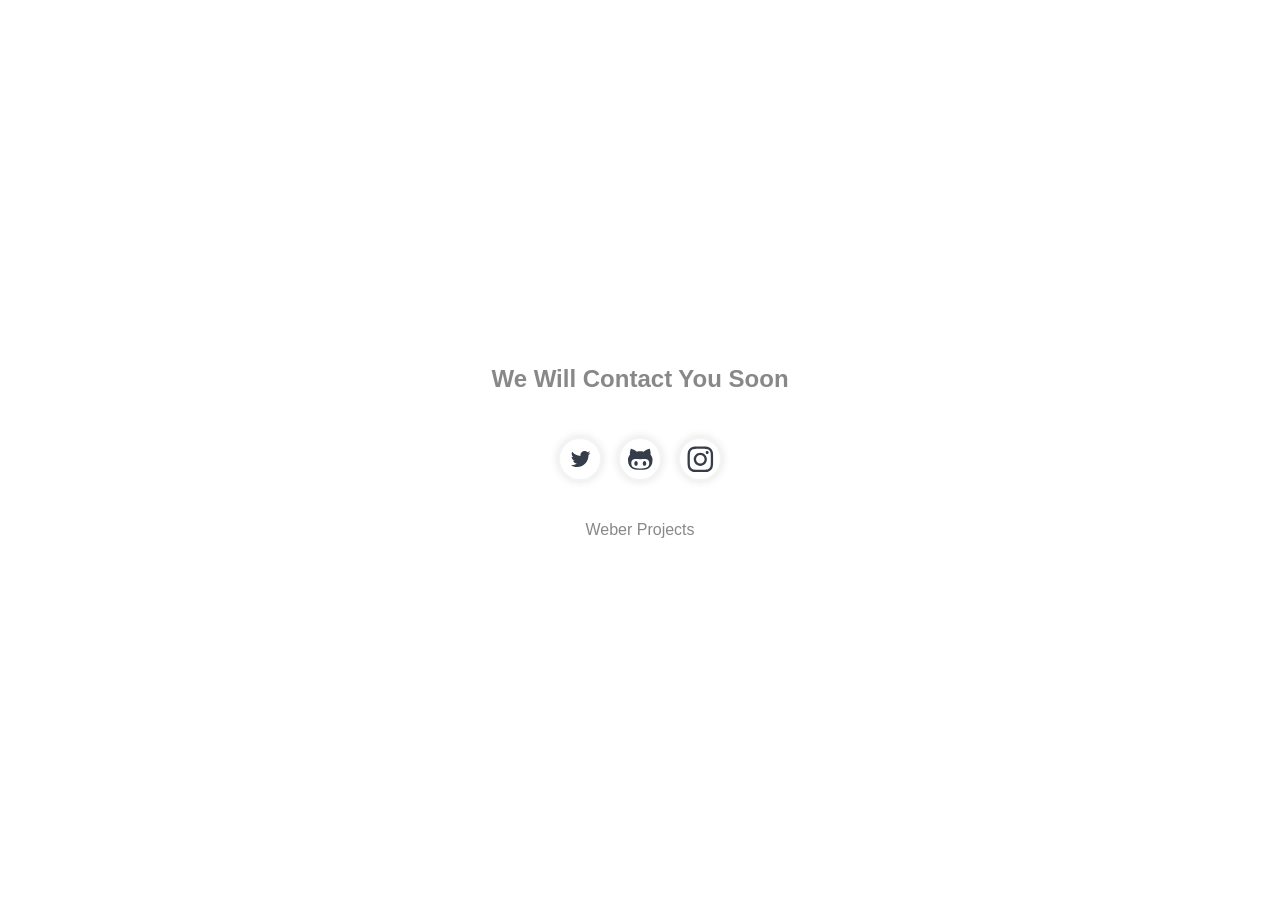
==== thankyou.html @ 565dd24e "Add .htaccess Signed-off-by: kiranpranay <kiranpranay12@gmail.com>" ====
<!DOCTYPE html>
<html lang="en">
  <head>
    <meta charset="UTF-8" />
    <meta http-equiv="X-UA-Compatible" content="IE=edge" />
    <meta name="viewport" content="width=device-width, initial-scale=1.0" />
    <title>Weber | THANKS</title>
    <meta
      name="description"
      content="Something went wrong. This is an error page."
    />
    <!-- OG Meta Tags to improve the way the post looks when you share the page on LinkedIn, Facebook, Google+ -->
    <meta property="og:site_name" content="CottonSeeds" />
    <!-- website name -->
    <meta property="og:site" content="https://cottonseeds.org" />
    <!-- website link -->
    <meta property="og:title" content="CottonSeeds | THANKS" />
    <!-- title shown in the actual shared post -->
    <meta
      property="og:description"
      content="Thank You For Reaching Us. We Will Contact You Soon."
    />
    <!-- description shown in the actual shared post -->
    <meta property="og:image" content="media/assests/cs.jpg" />
    <!-- image link, make sure it's jpg -->
    <meta property="og:url" content="https://cottonseeds.org/" />
    <!-- where do you want your post to link to -->
    <meta property="og:type" content="website" />
    <!-- og end -->
    <!-- favicons -->
    <link
      rel="apple-touch-icon"
      sizes="57x57"
      href="favicons/apple-icon-57x57.png"
    />
    <link
      rel="apple-touch-icon"
      sizes="60x60"
      href="favicons/apple-icon-60x60.png"
    />
    <link
      rel="apple-touch-icon"
      sizes="72x72"
      href="favicons/apple-icon-72x72.png"
    />
    <link
      rel="apple-touch-icon"
      sizes="76x76"
      href="favicons/apple-icon-76x76.png"
    />
    <link
      rel="apple-touch-icon"
      sizes="114x114"
      href="favicons/apple-icon-114x114.png"
    />
    <link
      rel="apple-touch-icon"
      sizes="120x120"
      href="favicons/apple-icon-120x120.png"
    />
    <link
      rel="apple-touch-icon"
      sizes="144x144"
      href="favicons/apple-icon-144x144.png"
    />
    <link
      rel="apple-touch-icon"
      sizes="152x152"
      href="favicons/apple-icon-152x152.png"
    />
    <link
      rel="apple-touch-icon"
      sizes="180x180"
      href="favicons/apple-icon-180x180.png"
    />
    <link
      rel="icon"
      type="image/png"
      sizes="192x192"
      href="favicons/android-icon-192x192.png"
    />
    <link
      rel="icon"
      type="image/png"
      sizes="32x32"
      href="favicons/favicon-32x32.png"
    />
    <link
      rel="icon"
      type="image/png"
      sizes="96x96"
      href="favicons/favicon-96x96.png"
    />
    <link
      rel="icon"
      type="image/png"
      sizes="16x16"
      href="favicons/favicon-16x16.png"
    />
    <link rel="manifest" href="favicons/manifest.json" />
    <meta name="msapplication-TileColor" content="#ffffff" />
    <meta
      name="msapplication-TileImage"
      content="favicons/ms-icon-144x144.png"
    />
    <meta name="theme-color" content="#ffffff" />
    <!-- favicons-end -->
    <style>
      * {
        transition: all 0.6s;
      }

      html {
        height: 100%;
      }

      body {
        font-family: "Lato", sans-serif;
        color: #888;
        margin: 0;
      }
      a,
      a:hover {
        color: #888;
        text-decoration: none;
      }

      #main {
        display: table;
        width: 100%;
        height: 100vh;
        text-align: center;
      }

      .fof {
        display: table-cell;
        vertical-align: middle;
      }

      .fof h1 {
        font-size: 50px;
        display: inline-block;
        padding-right: 12px;
        animation: type 0.5s alternate infinite;
      }

      @keyframes type {
        from {
          box-shadow: inset -3px 0px 0px #888;
        }
        to {
          box-shadow: inset -3px 0px 0px transparent;
        }
      }
      /* key */

      .clip {
        border: 0;
        clip: rect(0 0 0 0);
        height: 1px;
        margin: -1px;
        overflow: hidden;
        padding: 0;
        position: absolute;
        width: 1px;
      }

      .svg--source {
        display: none;
      }

      .svg--icon {
        width: 100%;
        max-width: 5rem;
        height: 100%;
        max-height: 5rem;
        display: block;
        margin: 0 auto;
        fill: currentColor;
      }

      .wrapper {
        display: flex;
        flex-wrap: wrap;
        align-items: center;
        justify-content: center;
        padding: 1rem;
      }

      .share {
        width: 2.5rem;
        height: 2.5rem;
        float: left;
        margin: 0.5rem 1rem 0.5rem 0;
        color: #353c4a;
        border: 0.125rem solid #f3f3f3;
        box-shadow: 0 0 8px 0 rgba(50, 50, 50, 0.15);
        border-radius: 50%;
        transition: 250ms;
      }
      .share:last-child {
        margin-right: 0;
      }
      .share:focus {
        outline-color: inherit;
      }

      .twitter:hover,
      .twitter:focus {
        color: #00aced;
        box-shadow: 0 0 24px 0 #00aced;
      }

      .facebook:hover,
      .facebook:focus {
        color: #3b5998;
        box-shadow: 0 0 24px 0 #3b5998;
      }
      .github:hover,
      .github:focus {
        color: #4183c4;
        box-shadow: 0 0 24px 0 #4183c4;
      }
      .insta:hover,
      .insta:focus {
        color: #e1306c;
        box-shadow: 0 0 24px 0 #e1306c;
      }
    </style>
    <!-- google analytics -->
    <!-- Global site tag (gtag.js) - Google Analytics -->
    <script
      async
      src="https://www.googletagmanager.com/gtag/js?id=G-CMYCPSL07J"
    ></script>
    <script>
      window.dataLayer = window.dataLayer || [];
      function gtag() {
        dataLayer.push(arguments);
      }
      gtag("js", new Date());

      gtag("config", "G-CMYCPSL07J");
    </script>
  </head>
  <body>
    <div id="main">
      <div class="fof">
        <h2>We Will Contact You Soon</h2>
        <svg class="svg--source" width="0" height="0" aria-hidden="true">
          <symbol id="svg--twitter" viewbox="0 -7 15 30">
            <path
              d="M15.36 3.434c-0.542 0.241-1.124 0.402-1.735 0.476 0.624-0.374 1.103-0.966 1.328-1.67-0.583 0.346-1.23 0.598-1.917 0.733-0.551-0.587-1.336-0.954-2.205-0.954-1.668 0-3.020 1.352-3.020 3.019 0 0.237 0.026 0.467 0.078 0.688-2.51-0.126-4.735-1.328-6.224-3.155-0.261 0.446-0.41 0.965-0.41 1.518 0 1.048 0.534 1.972 1.344 2.514-0.495-0.016-0.961-0.151-1.368-0.378 0 0.013 0 0.025 0 0.038 0 1.463 1.042 2.683 2.422 2.962-0.253 0.069-0.52 0.106-0.796 0.106-0.194 0-0.383-0.018-0.568-0.054 0.384 1.2 1.5 2.073 2.821 2.097-1.034 0.81-2.335 1.293-3.75 1.293-0.244 0-0.484-0.014-0.72-0.042 1.336 0.857 2.923 1.357 4.63 1.357 5.554 0 8.592-4.602 8.592-8.593 0-0.13-0.002-0.261-0.009-0.39 0.59-0.426 1.102-0.958 1.507-1.563z"
            />
          </symbol>

          <symbol id="svg--facebook" viewbox="0 -7 16 30">
            <path
              d="M12 3.303h-2.285c-0.27 0-0.572 0.355-0.572 0.831v1.65h2.857v2.352h-2.857v7.064h-2.698v-7.063h-2.446v-2.353h2.446v-1.384c0-1.985 1.378-3.6 3.269-3.6h2.286v2.503z"
            />
          </symbol>

          <symbol id="svg--github" viewbox="-30 -30 150 150">
            <path
              d="M61.896,52.548c-3.59,0-6.502,4.026-6.502,8.996c0,4.971,2.912,8.999,6.502,8.999
		c3.588,0,6.498-4.028,6.498-8.999C68.395,56.574,65.484,52.548,61.896,52.548z M84.527,29.132c0.74-1.826,0.777-12.201-3.17-22.132
		c0,0-9.057,0.993-22.76,10.396c-2.872-0.793-7.736-1.19-12.597-1.19s-9.723,0.396-12.598,1.189C19.699,7.993,10.645,7,10.645,7
		c-3.948,9.931-3.913,20.306-3.172,22.132C2.834,34.169,0,40.218,0,48.483c0,35.932,29.809,36.508,37.334,36.508
		c1.703,0,5.088,0.004,8.666,0.009c3.578-0.005,6.965-0.009,8.666-0.009C62.191,84.991,92,84.415,92,48.483
		C92,40.218,89.166,34.169,84.527,29.132z M46.141,80.574H45.86c-18.859,0-33.545-2.252-33.545-20.58
		c0-4.389,1.549-8.465,5.229-11.847c6.141-5.636,16.527-2.651,28.316-2.651c0.045,0,0.093-0.001,0.141-0.003
		c0.049,0.002,0.096,0.003,0.141,0.003c11.789,0,22.178-2.984,28.316,2.651c3.68,3.382,5.229,7.458,5.229,11.847
		C79.686,78.322,65,80.574,46.141,80.574z M30.104,52.548c-3.588,0-6.498,4.026-6.498,8.996c0,4.971,2.91,8.999,6.498,8.999
		c3.592,0,6.502-4.028,6.502-8.999C36.605,56.574,33.695,52.548,30.104,52.548z"
            />
          </symbol>

          <symbol id="svg--insta" viewbox="-150 -150 800 800">
            <path
              d="m510.949219 150.5c-1.199219-27.199219-5.597657-45.898438-11.898438-62.101562-6.5-17.199219-16.5-32.597657-29.601562-45.398438-12.800781-13-28.300781-23.101562-45.300781-29.5-16.296876-6.300781-34.898438-10.699219-62.097657-11.898438-27.402343-1.300781-36.101562-1.601562-105.601562-1.601562s-78.199219.300781-105.5 1.5c-27.199219 1.199219-45.898438 5.601562-62.097657 11.898438-17.203124 6.5-32.601562 16.5-45.402343 29.601562-13 12.800781-23.097657 28.300781-29.5 45.300781-6.300781 16.300781-10.699219 34.898438-11.898438 62.097657-1.300781 27.402343-1.601562 36.101562-1.601562 105.601562s.300781 78.199219 1.5 105.5c1.199219 27.199219 5.601562 45.898438 11.902343 62.101562 6.5 17.199219 16.597657 32.597657 29.597657 45.398438 12.800781 13 28.300781 23.101562 45.300781 29.5 16.300781 6.300781 34.898438 10.699219 62.101562 11.898438 27.296876 1.203124 36 1.5 105.5 1.5s78.199219-.296876 105.5-1.5c27.199219-1.199219 45.898438-5.597657 62.097657-11.898438 34.402343-13.300781 61.601562-40.5 74.902343-74.898438 6.296876-16.300781 10.699219-34.902343 11.898438-62.101562 1.199219-27.300781 1.5-36 1.5-105.5s-.101562-78.199219-1.300781-105.5zm-46.097657 209c-1.101562 25-5.300781 38.5-8.800781 47.5-8.601562 22.300781-26.300781 40-48.601562 48.601562-9 3.5-22.597657 7.699219-47.5 8.796876-27 1.203124-35.097657 1.5-103.398438 1.5s-76.5-.296876-103.402343-1.5c-25-1.097657-38.5-5.296876-47.5-8.796876-11.097657-4.101562-21.199219-10.601562-29.398438-19.101562-8.5-8.300781-15-18.300781-19.101562-29.398438-3.5-9-7.699219-22.601562-8.796876-47.5-1.203124-27-1.5-35.101562-1.5-103.402343s.296876-76.5 1.5-103.398438c1.097657-25 5.296876-38.5 8.796876-47.5 4.101562-11.101562 10.601562-21.199219 19.203124-29.402343 8.296876-8.5 18.296876-15 29.398438-19.097657 9-3.5 22.601562-7.699219 47.5-8.800781 27-1.199219 35.101562-1.5 103.398438-1.5 68.402343 0 76.5.300781 103.402343 1.5 25 1.101562 38.5 5.300781 47.5 8.800781 11.097657 4.097657 21.199219 10.597657 29.398438 19.097657 8.5 8.300781 15 18.300781 19.101562 29.402343 3.5 9 7.699219 22.597657 8.800781 47.5 1.199219 27 1.5 35.097657 1.5 103.398438s-.300781 76.300781-1.5 103.300781zm0 0"
            />
            <path
              d="m256.449219 124.5c-72.597657 0-131.5 58.898438-131.5 131.5s58.902343 131.5 131.5 131.5c72.601562 0 131.5-58.898438 131.5-131.5s-58.898438-131.5-131.5-131.5zm0 216.800781c-47.097657 0-85.300781-38.199219-85.300781-85.300781s38.203124-85.300781 85.300781-85.300781c47.101562 0 85.300781 38.199219 85.300781 85.300781s-38.199219 85.300781-85.300781 85.300781zm0 0"
            />
            <path
              d="m423.851562 119.300781c0 16.953125-13.746093 30.699219-30.703124 30.699219-16.953126 0-30.699219-13.746094-30.699219-30.699219 0-16.957031 13.746093-30.699219 30.699219-30.699219 16.957031 0 30.703124 13.742188 30.703124 30.699219zm0 0"
            />
          </symbol>
        </svg>

        <div class="wrapper">
          <div class="connect">
            <a href="https://twitter.com/cottonseedsorg" class="share twitter">
              <svg role="presentation" class="svg--icon">
                <use xlink:href="#svg--twitter" />
              </svg>
              <span class="clip">TWITTER</span>
            </a>

            <a
              href="https://github.com/cottonseedsorg"
              rel="author"
              class="share github"
            >
              <svg role="presentation" class="svg--icon">
                <use xlink:href="#svg--github" />
                <span class="clip">GITHUB</span>
              </svg>
            </a>

            <a
              href="https://www.instagram.com/cottonseedsorg/"
              class="share insta"
            >
              <svg role="presentation" class="svg--icon">
                <use xlink:href="#svg--insta" />
                <span class="clip">INSTAGRAM</span>
              </svg>
            </a>
          </div>
        </div>
        <p><a href="https://cottonseeds.org">Weber Projects</a></p>
      </div>
    </div>
  </body>
</html>
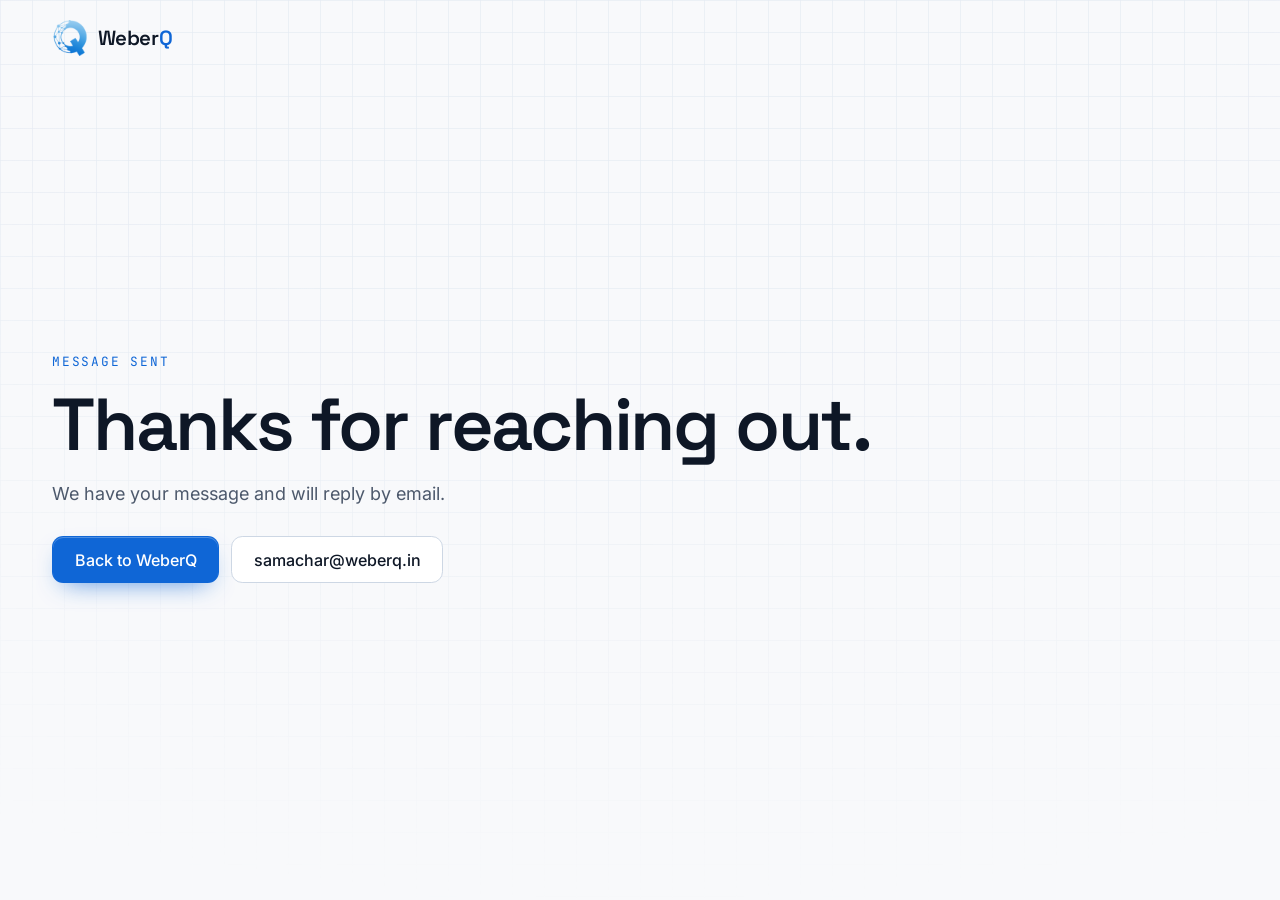
==== commit 1295e928: "Redesign site around real work Rebuild the site as a plain static page covering PCB design, enclosur" ====
--- a/thankyou.html
+++ b/thankyou.html
@@ -1,326 +1,34 @@
 <!DOCTYPE html>
 <html lang="en">
   <head>
-    <meta charset="UTF-8" />
-    <meta http-equiv="X-UA-Compatible" content="IE=edge" />
-    <meta name="viewport" content="width=device-width, initial-scale=1.0" />
-    <title>Weber | THANKS</title>
-    <meta
-      name="description"
-      content="Something went wrong. This is an error page."
-    />
-    <!-- OG Meta Tags to improve the way the post looks when you share the page on LinkedIn, Facebook, Google+ -->
-    <meta property="og:site_name" content="CottonSeeds" />
-    <!-- website name -->
-    <meta property="og:site" content="https://cottonseeds.org" />
-    <!-- website link -->
-    <meta property="og:title" content="CottonSeeds | THANKS" />
-    <!-- title shown in the actual shared post -->
-    <meta
-      property="og:description"
-      content="Thank You For Reaching Us. We Will Contact You Soon."
-    />
-    <!-- description shown in the actual shared post -->
-    <meta property="og:image" content="media/assests/cs.jpg" />
-    <!-- image link, make sure it's jpg -->
-    <meta property="og:url" content="https://cottonseeds.org/" />
-    <!-- where do you want your post to link to -->
-    <meta property="og:type" content="website" />
-    <!-- og end -->
-    <!-- favicons -->
-    <link
-      rel="apple-touch-icon"
-      sizes="57x57"
-      href="favicons/apple-icon-57x57.png"
-    />
-    <link
-      rel="apple-touch-icon"
-      sizes="60x60"
-      href="favicons/apple-icon-60x60.png"
-    />
-    <link
-      rel="apple-touch-icon"
-      sizes="72x72"
-      href="favicons/apple-icon-72x72.png"
-    />
-    <link
-      rel="apple-touch-icon"
-      sizes="76x76"
-      href="favicons/apple-icon-76x76.png"
-    />
-    <link
-      rel="apple-touch-icon"
-      sizes="114x114"
-      href="favicons/apple-icon-114x114.png"
-    />
-    <link
-      rel="apple-touch-icon"
-      sizes="120x120"
-      href="favicons/apple-icon-120x120.png"
-    />
-    <link
-      rel="apple-touch-icon"
-      sizes="144x144"
-      href="favicons/apple-icon-144x144.png"
-    />
-    <link
-      rel="apple-touch-icon"
-      sizes="152x152"
-      href="favicons/apple-icon-152x152.png"
-    />
-    <link
-      rel="apple-touch-icon"
-      sizes="180x180"
-      href="favicons/apple-icon-180x180.png"
-    />
-    <link
-      rel="icon"
-      type="image/png"
-      sizes="192x192"
-      href="favicons/android-icon-192x192.png"
-    />
-    <link
-      rel="icon"
-      type="image/png"
-      sizes="32x32"
-      href="favicons/favicon-32x32.png"
-    />
-    <link
-      rel="icon"
-      type="image/png"
-      sizes="96x96"
-      href="favicons/favicon-96x96.png"
-    />
-    <link
-      rel="icon"
-      type="image/png"
-      sizes="16x16"
-      href="favicons/favicon-16x16.png"
-    />
-    <link rel="manifest" href="favicons/manifest.json" />
-    <meta name="msapplication-TileColor" content="#ffffff" />
-    <meta
-      name="msapplication-TileImage"
-      content="favicons/ms-icon-144x144.png"
-    />
-    <meta name="theme-color" content="#ffffff" />
-    <!-- favicons-end -->
-    <style>
-      * {
-        transition: all 0.6s;
-      }
-
-      html {
-        height: 100%;
-      }
-
-      body {
-        font-family: "Lato", sans-serif;
-        color: #888;
-        margin: 0;
-      }
-      a,
-      a:hover {
-        color: #888;
-        text-decoration: none;
-      }
-
-      #main {
-        display: table;
-        width: 100%;
-        height: 100vh;
-        text-align: center;
-      }
-
-      .fof {
-        display: table-cell;
-        vertical-align: middle;
-      }
-
-      .fof h1 {
-        font-size: 50px;
-        display: inline-block;
-        padding-right: 12px;
-        animation: type 0.5s alternate infinite;
-      }
-
-      @keyframes type {
-        from {
-          box-shadow: inset -3px 0px 0px #888;
-        }
-        to {
-          box-shadow: inset -3px 0px 0px transparent;
-        }
-      }
-      /* key */
-
-      .clip {
-        border: 0;
-        clip: rect(0 0 0 0);
-        height: 1px;
-        margin: -1px;
-        overflow: hidden;
-        padding: 0;
-        position: absolute;
-        width: 1px;
-      }
-
-      .svg--source {
-        display: none;
-      }
-
-      .svg--icon {
-        width: 100%;
-        max-width: 5rem;
-        height: 100%;
-        max-height: 5rem;
-        display: block;
-        margin: 0 auto;
-        fill: currentColor;
-      }
-
-      .wrapper {
-        display: flex;
-        flex-wrap: wrap;
-        align-items: center;
-        justify-content: center;
-        padding: 1rem;
-      }
-
-      .share {
-        width: 2.5rem;
-        height: 2.5rem;
-        float: left;
-        margin: 0.5rem 1rem 0.5rem 0;
-        color: #353c4a;
-        border: 0.125rem solid #f3f3f3;
-        box-shadow: 0 0 8px 0 rgba(50, 50, 50, 0.15);
-        border-radius: 50%;
-        transition: 250ms;
-      }
-      .share:last-child {
-        margin-right: 0;
-      }
-      .share:focus {
-        outline-color: inherit;
-      }
-
-      .twitter:hover,
-      .twitter:focus {
-        color: #00aced;
-        box-shadow: 0 0 24px 0 #00aced;
-      }
-
-      .facebook:hover,
-      .facebook:focus {
-        color: #3b5998;
-        box-shadow: 0 0 24px 0 #3b5998;
-      }
-      .github:hover,
-      .github:focus {
-        color: #4183c4;
-        box-shadow: 0 0 24px 0 #4183c4;
-      }
-      .insta:hover,
-      .insta:focus {
-        color: #e1306c;
-        box-shadow: 0 0 24px 0 #e1306c;
-      }
-    </style>
-    <!-- google analytics -->
-    <!-- Global site tag (gtag.js) - Google Analytics -->
-    <script
-      async
-      src="https://www.googletagmanager.com/gtag/js?id=G-CMYCPSL07J"
-    ></script>
-    <script>
-      window.dataLayer = window.dataLayer || [];
-      function gtag() {
-        dataLayer.push(arguments);
-      }
-      gtag("js", new Date());
-
-      gtag("config", "G-CMYCPSL07J");
-    </script>
+    <meta charset="utf-8" />
+    <meta name="viewport" content="width=device-width, initial-scale=1" />
+    <title>Thank you | WeberQ Global</title>
+    <meta name="robots" content="noindex" />
+    <meta name="theme-color" content="#0f66d6" />
+    <link rel="icon" type="image/png" sizes="48x48" href="/assets/icons/favicon-48.png" />
+    <link rel="stylesheet" href="/assets/css/site.css" />
   </head>
-  <body>
-    <div id="main">
-      <div class="fof">
-        <h2>We Will Contact You Soon</h2>
-        <svg class="svg--source" width="0" height="0" aria-hidden="true">
-          <symbol id="svg--twitter" viewbox="0 -7 15 30">
-            <path
-              d="M15.36 3.434c-0.542 0.241-1.124 0.402-1.735 0.476 0.624-0.374 1.103-0.966 1.328-1.67-0.583 0.346-1.23 0.598-1.917 0.733-0.551-0.587-1.336-0.954-2.205-0.954-1.668 0-3.020 1.352-3.020 3.019 0 0.237 0.026 0.467 0.078 0.688-2.51-0.126-4.735-1.328-6.224-3.155-0.261 0.446-0.41 0.965-0.41 1.518 0 1.048 0.534 1.972 1.344 2.514-0.495-0.016-0.961-0.151-1.368-0.378 0 0.013 0 0.025 0 0.038 0 1.463 1.042 2.683 2.422 2.962-0.253 0.069-0.52 0.106-0.796 0.106-0.194 0-0.383-0.018-0.568-0.054 0.384 1.2 1.5 2.073 2.821 2.097-1.034 0.81-2.335 1.293-3.75 1.293-0.244 0-0.484-0.014-0.72-0.042 1.336 0.857 2.923 1.357 4.63 1.357 5.554 0 8.592-4.602 8.592-8.593 0-0.13-0.002-0.261-0.009-0.39 0.59-0.426 1.102-0.958 1.507-1.563z"
-            />
-          </symbol>
-
-          <symbol id="svg--facebook" viewbox="0 -7 16 30">
-            <path
-              d="M12 3.303h-2.285c-0.27 0-0.572 0.355-0.572 0.831v1.65h2.857v2.352h-2.857v7.064h-2.698v-7.063h-2.446v-2.353h2.446v-1.384c0-1.985 1.378-3.6 3.269-3.6h2.286v2.503z"
-            />
-          </symbol>
-
-          <symbol id="svg--github" viewbox="-30 -30 150 150">
-            <path
-              d="M61.896,52.548c-3.59,0-6.502,4.026-6.502,8.996c0,4.971,2.912,8.999,6.502,8.999
-		c3.588,0,6.498-4.028,6.498-8.999C68.395,56.574,65.484,52.548,61.896,52.548z M84.527,29.132c0.74-1.826,0.777-12.201-3.17-22.132
-		c0,0-9.057,0.993-22.76,10.396c-2.872-0.793-7.736-1.19-12.597-1.19s-9.723,0.396-12.598,1.189C19.699,7.993,10.645,7,10.645,7
-		c-3.948,9.931-3.913,20.306-3.172,22.132C2.834,34.169,0,40.218,0,48.483c0,35.932,29.809,36.508,37.334,36.508
-		c1.703,0,5.088,0.004,8.666,0.009c3.578-0.005,6.965-0.009,8.666-0.009C62.191,84.991,92,84.415,92,48.483
-		C92,40.218,89.166,34.169,84.527,29.132z M46.141,80.574H45.86c-18.859,0-33.545-2.252-33.545-20.58
-		c0-4.389,1.549-8.465,5.229-11.847c6.141-5.636,16.527-2.651,28.316-2.651c0.045,0,0.093-0.001,0.141-0.003
-		c0.049,0.002,0.096,0.003,0.141,0.003c11.789,0,22.178-2.984,28.316,2.651c3.68,3.382,5.229,7.458,5.229,11.847
-		C79.686,78.322,65,80.574,46.141,80.574z M30.104,52.548c-3.588,0-6.498,4.026-6.498,8.996c0,4.971,2.91,8.999,6.498,8.999
-		c3.592,0,6.502-4.028,6.502-8.999C36.605,56.574,33.695,52.548,30.104,52.548z"
-            />
-          </symbol>
-
-          <symbol id="svg--insta" viewbox="-150 -150 800 800">
-            <path
-              d="m510.949219 150.5c-1.199219-27.199219-5.597657-45.898438-11.898438-62.101562-6.5-17.199219-16.5-32.597657-29.601562-45.398438-12.800781-13-28.300781-23.101562-45.300781-29.5-16.296876-6.300781-34.898438-10.699219-62.097657-11.898438-27.402343-1.300781-36.101562-1.601562-105.601562-1.601562s-78.199219.300781-105.5 1.5c-27.199219 1.199219-45.898438 5.601562-62.097657 11.898438-17.203124 6.5-32.601562 16.5-45.402343 29.601562-13 12.800781-23.097657 28.300781-29.5 45.300781-6.300781 16.300781-10.699219 34.898438-11.898438 62.097657-1.300781 27.402343-1.601562 36.101562-1.601562 105.601562s.300781 78.199219 1.5 105.5c1.199219 27.199219 5.601562 45.898438 11.902343 62.101562 6.5 17.199219 16.597657 32.597657 29.597657 45.398438 12.800781 13 28.300781 23.101562 45.300781 29.5 16.300781 6.300781 34.898438 10.699219 62.101562 11.898438 27.296876 1.203124 36 1.5 105.5 1.5s78.199219-.296876 105.5-1.5c27.199219-1.199219 45.898438-5.597657 62.097657-11.898438 34.402343-13.300781 61.601562-40.5 74.902343-74.898438 6.296876-16.300781 10.699219-34.902343 11.898438-62.101562 1.199219-27.300781 1.5-36 1.5-105.5s-.101562-78.199219-1.300781-105.5zm-46.097657 209c-1.101562 25-5.300781 38.5-8.800781 47.5-8.601562 22.300781-26.300781 40-48.601562 48.601562-9 3.5-22.597657 7.699219-47.5 8.796876-27 1.203124-35.097657 1.5-103.398438 1.5s-76.5-.296876-103.402343-1.5c-25-1.097657-38.5-5.296876-47.5-8.796876-11.097657-4.101562-21.199219-10.601562-29.398438-19.101562-8.5-8.300781-15-18.300781-19.101562-29.398438-3.5-9-7.699219-22.601562-8.796876-47.5-1.203124-27-1.5-35.101562-1.5-103.402343s.296876-76.5 1.5-103.398438c1.097657-25 5.296876-38.5 8.796876-47.5 4.101562-11.101562 10.601562-21.199219 19.203124-29.402343 8.296876-8.5 18.296876-15 29.398438-19.097657 9-3.5 22.601562-7.699219 47.5-8.800781 27-1.199219 35.101562-1.5 103.398438-1.5 68.402343 0 76.5.300781 103.402343 1.5 25 1.101562 38.5 5.300781 47.5 8.800781 11.097657 4.097657 21.199219 10.597657 29.398438 19.097657 8.5 8.300781 15 18.300781 19.101562 29.402343 3.5 9 7.699219 22.597657 8.800781 47.5 1.199219 27 1.5 35.097657 1.5 103.398438s-.300781 76.300781-1.5 103.300781zm0 0"
-            />
-            <path
-              d="m256.449219 124.5c-72.597657 0-131.5 58.898438-131.5 131.5s58.902343 131.5 131.5 131.5c72.601562 0 131.5-58.898438 131.5-131.5s-58.898438-131.5-131.5-131.5zm0 216.800781c-47.097657 0-85.300781-38.199219-85.300781-85.300781s38.203124-85.300781 85.300781-85.300781c47.101562 0 85.300781 38.199219 85.300781 85.300781s-38.199219 85.300781-85.300781 85.300781zm0 0"
-            />
-            <path
-              d="m423.851562 119.300781c0 16.953125-13.746093 30.699219-30.703124 30.699219-16.953126 0-30.699219-13.746094-30.699219-30.699219 0-16.957031 13.746093-30.699219 30.699219-30.699219 16.957031 0 30.703124 13.742188 30.703124 30.699219zm0 0"
-            />
-          </symbol>
-        </svg>
-
-        <div class="wrapper">
-          <div class="connect">
-            <a href="https://twitter.com/cottonseedsorg" class="share twitter">
-              <svg role="presentation" class="svg--icon">
-                <use xlink:href="#svg--twitter" />
-              </svg>
-              <span class="clip">TWITTER</span>
-            </a>
-
-            <a
-              href="https://github.com/cottonseedsorg"
-              rel="author"
-              class="share github"
-            >
-              <svg role="presentation" class="svg--icon">
-                <use xlink:href="#svg--github" />
-                <span class="clip">GITHUB</span>
-              </svg>
-            </a>
-
-            <a
-              href="https://www.instagram.com/cottonseedsorg/"
-              class="share insta"
-            >
-              <svg role="presentation" class="svg--icon">
-                <use xlink:href="#svg--insta" />
-                <span class="clip">INSTAGRAM</span>
-              </svg>
-            </a>
-          </div>
+  <body class="status">
+    <div class="grid-bg" aria-hidden="true"></div>
+    <header class="status-top">
+      <div class="wrap">
+        <a class="brand" href="/" aria-label="WeberQ home">
+          <img src="/assets/icons/logo-96.png" alt="" width="36" height="36" />
+          <span>Weber<b>Q</b></span>
+        </a>
+      </div>
+    </header>
+    <main class="status-main">
+      <div class="wrap">
+        <p class="status-code">Message sent</p>
+        <h1>Thanks for reaching out.</h1>
+        <p>We have your message and will reply by email.</p>
+        <div class="actions">
+          <a class="btn btn-accent btn-lg" href="/">Back to WeberQ</a>
+          <a class="btn btn-ghost btn-lg" href="mailto:samachar@weberq.in">samachar@weberq.in</a>
         </div>
-        <p><a href="https://cottonseeds.org">Weber Projects</a></p>
       </div>
-    </div>
+    </main>
   </body>
 </html>
--- a/assets/css/site.css
+++ b/assets/css/site.css
@@ -0,0 +1,1990 @@
+/* WeberQ site styles.
+ *
+ * Paper, ink and blueprint grid, in the family of musacad.org, with WeberQ's own
+ * palette: --brand and --sky are sampled from the logo, and copper comes from
+ * the PCB artwork. --accent is the logo blue deepened to pass WCAG AA on paper.
+ */
+
+@font-face {
+  font-family: 'Space Grotesk';
+  src: url('../fonts/space-grotesk.woff2') format('woff2');
+  font-weight: 300 700;
+  font-display: swap;
+}
+@font-face {
+  font-family: 'Inter';
+  src: url('../fonts/inter.woff2') format('woff2');
+  font-weight: 100 900;
+  font-display: swap;
+}
+@font-face {
+  font-family: 'JetBrains Mono';
+  src: url('../fonts/jetbrains-mono.woff2') format('woff2');
+  font-weight: 100 800;
+  font-display: swap;
+}
+
+:root {
+  --paper: #f8f9fb;
+  --paper-2: #ffffff;
+  --panel: #eff3f8;
+  --ink: #0e1726;
+  --ink-soft: #4d596c;
+  --ink-faint: #5f6b7e;
+  --line: #e2e8f0;
+  --line-strong: #cdd7e4;
+  --grid: #cfdbe9;
+
+  --brand: #1178d6;
+  --sky: #97cdf0;
+  --accent: #0f66d6;
+  --accent-press: #0b55b2;
+  --accent-soft: #e4f0fd;
+  --navy: #0a2342;
+  --mask: #0b2f5c;
+  --copper: #e8a15b;
+  --copper-ink: #9a5310;
+  --gold: #f0c674;
+
+  --display: 'Space Grotesk', ui-sans-serif, system-ui, sans-serif;
+  --sans: 'Inter', ui-sans-serif, system-ui, -apple-system, 'Segoe UI', sans-serif;
+  --mono: 'JetBrains Mono', ui-monospace, 'SF Mono', Menlo, monospace;
+
+  --ease: cubic-bezier(0.16, 1, 0.3, 1);
+  --nav-h: 4.25rem;
+  --shadow: 0 30px 80px -40px rgba(14, 23, 38, 0.42);
+}
+
+*,
+*::before,
+*::after {
+  box-sizing: border-box;
+}
+html {
+  -webkit-text-size-adjust: 100%;
+  scroll-behavior: smooth;
+  scroll-padding-top: calc(var(--nav-h) + 1rem);
+}
+body {
+  margin: 0;
+  background: var(--paper);
+  color: var(--ink);
+  font-family: var(--sans);
+  font-size: 1rem;
+  line-height: 1.6;
+  -webkit-font-smoothing: antialiased;
+  overflow-x: clip;
+}
+img,
+svg,
+canvas {
+  display: block;
+  max-width: 100%;
+}
+img {
+  height: auto;
+}
+a {
+  color: inherit;
+  text-decoration: none;
+}
+button,
+input,
+select,
+textarea {
+  font: inherit;
+  color: inherit;
+}
+h1,
+h2,
+h3 {
+  margin: 0;
+  font-family: var(--display);
+  font-weight: 600;
+  letter-spacing: -0.022em;
+  line-height: 1.06;
+  text-wrap: balance;
+}
+p {
+  margin: 0;
+}
+ul,
+ol {
+  margin: 0;
+  padding: 0;
+  list-style: none;
+}
+::selection {
+  background: rgba(15, 102, 214, 0.22);
+}
+:focus-visible {
+  outline: 2px solid var(--accent);
+  outline-offset: 2px;
+  border-radius: 4px;
+}
+
+.wrap {
+  width: 100%;
+  max-width: 1240px;
+  margin-inline: auto;
+  padding-inline: 2rem;
+}
+
+.skip {
+  position: fixed;
+  top: 0.75rem;
+  left: 1rem;
+  z-index: 100;
+  transform: translateY(-200%);
+  padding: 0.6rem 1rem;
+  border-radius: 0.6rem;
+  background: var(--ink);
+  color: var(--paper);
+  transition: transform 0.2s var(--ease);
+}
+.skip:focus-visible {
+  transform: none;
+}
+
+.grid-bg {
+  position: fixed;
+  inset: 0;
+  z-index: -1;
+  pointer-events: none;
+  background-image:
+    linear-gradient(to right, rgba(207, 219, 233, 0.6) 1px, transparent 1px),
+    linear-gradient(to bottom, rgba(207, 219, 233, 0.6) 1px, transparent 1px);
+  background-size: 32px 32px;
+  opacity: 0.5;
+  -webkit-mask-image: radial-gradient(130% 110% at 50% 0%, #000 35%, transparent 92%);
+  mask-image: radial-gradient(130% 110% at 50% 0%, #000 35%, transparent 92%);
+}
+
+/* ---------- Buttons ---------- */
+.btn {
+  display: inline-flex;
+  align-items: center;
+  justify-content: center;
+  gap: 0.5rem;
+  padding: 0.68rem 1.1rem;
+  border: 1px solid transparent;
+  border-radius: 0.7rem;
+  background: none;
+  font-weight: 500;
+  font-size: 0.95rem;
+  line-height: 1;
+  white-space: nowrap;
+  cursor: pointer;
+  transition:
+    transform 0.25s var(--ease),
+    background-color 0.2s ease,
+    border-color 0.2s ease,
+    box-shadow 0.25s ease;
+}
+.btn:active {
+  transform: translateY(1px) scale(0.99);
+}
+.btn-lg {
+  padding: 0.9rem 1.35rem;
+  font-size: 1rem;
+}
+.btn-accent {
+  background: var(--accent);
+  color: #fff;
+  box-shadow:
+    0 1px 0 0 rgba(255, 255, 255, 0.25) inset,
+    0 10px 26px -12px rgba(15, 102, 214, 0.8);
+}
+.btn-accent:hover {
+  background: var(--accent-press);
+  transform: translateY(-1px);
+  box-shadow:
+    0 1px 0 0 rgba(255, 255, 255, 0.25) inset,
+    0 16px 34px -12px rgba(15, 102, 214, 0.75);
+}
+.btn-ghost {
+  background: var(--paper-2);
+  border-color: var(--line-strong);
+}
+.btn-ghost:hover {
+  border-color: #9fafc4;
+  transform: translateY(-1px);
+  box-shadow: 0 10px 26px -16px rgba(14, 23, 38, 0.35);
+}
+
+/* ---------- Nav ---------- */
+.nav {
+  position: fixed;
+  inset: 0 0 auto;
+  z-index: 60;
+  border-bottom: 1px solid transparent;
+  transition:
+    background-color 0.25s ease,
+    border-color 0.25s ease,
+    box-shadow 0.25s ease;
+}
+.nav.is-stuck,
+.nav.is-open {
+  background: rgba(248, 249, 251, 0.82);
+  -webkit-backdrop-filter: saturate(180%) blur(14px);
+  backdrop-filter: saturate(180%) blur(14px);
+  border-bottom-color: var(--line);
+  box-shadow: 0 8px 28px -18px rgba(14, 23, 38, 0.25);
+}
+.nav-row {
+  display: flex;
+  align-items: center;
+  gap: 1.5rem;
+  height: var(--nav-h);
+}
+.brand {
+  display: inline-flex;
+  align-items: center;
+  gap: 0.6rem;
+  font-family: var(--display);
+  font-size: 1.28rem;
+  font-weight: 600;
+  letter-spacing: -0.02em;
+}
+.brand img {
+  width: 36px;
+  height: 36px;
+}
+.brand b {
+  color: var(--accent);
+  font-weight: 600;
+}
+.brand-light b {
+  color: var(--sky);
+}
+.nav-links {
+  display: flex;
+  gap: 1.9rem;
+  margin-inline: auto;
+  color: var(--ink-soft);
+  font-size: 0.95rem;
+}
+.nav-links a {
+  position: relative;
+  padding-block: 0.35rem;
+  transition: color 0.2s ease;
+}
+.nav-links a::after {
+  content: '';
+  position: absolute;
+  inset: auto 0 0;
+  height: 1.5px;
+  background: var(--accent);
+  transform: scaleX(0);
+  transform-origin: left;
+  transition: transform 0.3s var(--ease);
+}
+.nav-links a:hover,
+.nav-links a.is-on {
+  color: var(--ink);
+}
+.nav-links a:hover::after,
+.nav-links a.is-on::after {
+  transform: scaleX(1);
+}
+.nav-toggle {
+  display: none;
+  flex-direction: column;
+  align-items: center;
+  justify-content: center;
+  gap: 6px;
+  width: 42px;
+  height: 42px;
+  margin-left: auto;
+  border: 1px solid var(--line-strong);
+  border-radius: 0.6rem;
+  background: var(--paper-2);
+  cursor: pointer;
+}
+.nav-toggle span {
+  width: 18px;
+  height: 1.5px;
+  background: var(--ink);
+  transition: transform 0.25s var(--ease);
+}
+.nav.is-open .nav-toggle span:first-child {
+  transform: translateY(3.75px) rotate(45deg);
+}
+.nav.is-open .nav-toggle span:last-child {
+  transform: translateY(-3.75px) rotate(-45deg);
+}
+.sheet {
+  display: grid;
+  gap: 0.25rem;
+  padding: 0.5rem 1.25rem 1.25rem;
+}
+.sheet[hidden] {
+  display: none;
+}
+.sheet a:not(.btn) {
+  padding: 0.8rem 0.25rem;
+  border-bottom: 1px solid var(--line);
+  font-size: 1.05rem;
+}
+.sheet .btn {
+  margin-top: 0.75rem;
+  padding-block: 0.9rem;
+}
+
+/* ---------- Hero ---------- */
+.hero {
+  padding-top: calc(var(--nav-h) + 3.25rem);
+  padding-bottom: 4rem;
+}
+.hero-grid {
+  display: grid;
+  grid-template-columns: minmax(0, 1fr) minmax(0, 1.12fr);
+  align-items: center;
+  gap: 3.5rem;
+}
+.pill {
+  display: inline-flex;
+  align-items: center;
+  gap: 0.6rem;
+  max-width: 100%;
+  margin-bottom: 1.5rem;
+  padding: 0.38rem 0.9rem 0.38rem 0.65rem;
+  border: 1px solid var(--line-strong);
+  border-radius: 999px;
+  background: rgba(255, 255, 255, 0.8);
+  color: var(--ink-soft);
+  font-family: var(--mono);
+  font-size: 0.7rem;
+  font-weight: 400;
+  letter-spacing: 0.04em;
+  line-height: 1.4;
+  text-transform: uppercase;
+  text-wrap: pretty;
+}
+.ping {
+  position: relative;
+  flex: none;
+  width: 8px;
+  height: 8px;
+  border-radius: 50%;
+  background: var(--accent);
+}
+.ping::after {
+  content: '';
+  position: absolute;
+  inset: 0;
+  border-radius: 50%;
+  background: var(--accent);
+  animation: ping 1.6s cubic-bezier(0, 0, 0.2, 1) infinite;
+}
+@keyframes ping {
+  75%,
+  100% {
+    transform: scale(2.4);
+    opacity: 0;
+  }
+}
+.slogan {
+  font-family: var(--display);
+  font-size: clamp(3.1rem, 6.1vw, 5.1rem);
+  font-weight: 600;
+  letter-spacing: -0.03em;
+  line-height: 1.02;
+}
+.slogan span {
+  color: var(--brand);
+}
+.lede {
+  max-width: 34rem;
+  margin-top: 1.6rem;
+  color: var(--ink-soft);
+  font-size: 1.12rem;
+  line-height: 1.65;
+}
+.lede em {
+  color: var(--ink);
+  font-style: normal;
+}
+.actions {
+  display: flex;
+  flex-wrap: wrap;
+  gap: 0.75rem;
+  margin-top: 2.2rem;
+}
+
+.js .hero-copy > *,
+.js .hero-view {
+  animation: rise 0.9s var(--ease) both;
+  animation-delay: calc(var(--i, 0) * 90ms + 40ms);
+}
+@keyframes rise {
+  from {
+    opacity: 0;
+    transform: translateY(18px);
+  }
+}
+
+/* ---------- Viewports ---------- */
+.crop {
+  position: relative;
+}
+.crop::before,
+.crop::after {
+  content: '';
+  position: absolute;
+  z-index: 2;
+  width: 14px;
+  height: 14px;
+  border: 1.5px solid var(--line-strong);
+  pointer-events: none;
+}
+.crop::before {
+  top: -1px;
+  left: -1px;
+  border-right: 0;
+  border-bottom: 0;
+}
+.crop::after {
+  right: -1px;
+  bottom: -1px;
+  border-left: 0;
+  border-top: 0;
+}
+.vp {
+  overflow: hidden;
+  border: 1px solid var(--line-strong);
+  border-radius: 1rem;
+  background: var(--paper-2);
+  box-shadow: var(--shadow);
+}
+.vp-bar {
+  display: flex;
+  align-items: center;
+  gap: 0.7rem;
+  min-height: 2.75rem;
+  padding: 0.35rem 0.85rem;
+  border-bottom: 1px solid var(--line);
+  background: var(--panel);
+  font-family: var(--mono);
+  font-size: 0.74rem;
+}
+.vp-dots {
+  display: inline-flex;
+  gap: 0.4rem;
+}
+.vp-dots i {
+  width: 10px;
+  height: 10px;
+  border-radius: 50%;
+  background: var(--line-strong);
+}
+.vp-file {
+  margin-right: auto;
+  color: var(--ink-soft);
+}
+.vp-file i {
+  color: var(--ink-faint);
+  font-style: normal;
+}
+.chip {
+  padding: 0.22rem 0.5rem;
+  border: 1px solid rgba(15, 102, 214, 0.4);
+  border-radius: 0.4rem;
+  background: var(--accent-soft);
+  color: var(--accent-press);
+  font-family: var(--mono);
+  font-size: 0.68rem;
+  letter-spacing: 0.04em;
+}
+.vp-tabs {
+  display: flex;
+  gap: 0.25rem;
+  min-width: 0;
+}
+.vp-tabs button {
+  position: relative;
+  overflow: hidden;
+  padding: 0.42rem 0.7rem;
+  border: 1px solid transparent;
+  border-radius: 0.45rem;
+  background: none;
+  color: var(--ink-faint);
+  font-family: var(--mono);
+  font-size: 0.74rem;
+  white-space: nowrap;
+  cursor: pointer;
+  transition:
+    color 0.2s ease,
+    background-color 0.2s ease;
+}
+.vp-tabs button i {
+  font-style: normal;
+  opacity: 0.75;
+}
+.vp-tabs button:hover {
+  color: var(--ink);
+}
+.vp-tabs button[aria-selected='true'] {
+  border-color: var(--line-strong);
+  background: var(--paper-2);
+  color: var(--ink);
+}
+.vp-tabs button[aria-selected='true']::after {
+  content: '';
+  position: absolute;
+  inset: auto 0 0;
+  height: 2px;
+  background: var(--accent);
+  transform-origin: left;
+  animation: tabrun var(--tab-ms, 9000ms) linear both;
+}
+.vp[data-pinned] .vp-tabs button[aria-selected='true']::after {
+  animation: none;
+}
+@keyframes tabrun {
+  from {
+    transform: scaleX(0);
+  }
+}
+.vp-view {
+  position: relative;
+  aspect-ratio: 728 / 516;
+  background-color: var(--paper-2);
+  background-image:
+    linear-gradient(to right, rgba(207, 219, 233, 0.5) 1px, transparent 1px),
+    linear-gradient(to bottom, rgba(207, 219, 233, 0.5) 1px, transparent 1px);
+  background-size: 28px 28px;
+  cursor: crosshair;
+}
+.pane {
+  position: absolute;
+  inset: 0;
+  opacity: 0;
+  transition: opacity 0.45s ease;
+}
+.pane.is-on {
+  opacity: 1;
+}
+.pane[hidden],
+.hud[hidden],
+.snap[hidden] {
+  display: none;
+}
+.pane svg,
+.pane canvas {
+  width: 100%;
+  height: 100%;
+}
+.hud {
+  position: absolute;
+  top: 0.65rem;
+  right: 0.65rem;
+  z-index: 2;
+  padding: 0.28rem 0.55rem;
+  border: 1px solid rgba(226, 232, 240, 0.8);
+  border-radius: 0.4rem;
+  background: rgba(255, 255, 255, 0.85);
+  -webkit-backdrop-filter: blur(4px);
+  backdrop-filter: blur(4px);
+  color: var(--ink-faint);
+  font-family: var(--mono);
+  font-size: 0.68rem;
+  font-variant-numeric: tabular-nums;
+  pointer-events: none;
+}
+.hud i {
+  font-style: normal;
+}
+.hud b {
+  color: var(--ink);
+  font-weight: 500;
+}
+.snap {
+  position: absolute;
+  bottom: 0.6rem;
+  left: 0.7rem;
+  z-index: 2;
+  display: flex;
+  align-items: center;
+  gap: 0.4rem;
+  color: var(--copper-ink);
+  font-family: var(--mono);
+  font-size: 0.68rem;
+  pointer-events: none;
+}
+.snap s {
+  width: 6px;
+  height: 6px;
+  border: 1px solid currentColor;
+  transform: rotate(45deg);
+}
+.vp-cmd {
+  display: flex;
+  align-items: center;
+  justify-content: space-between;
+  gap: 1rem;
+  padding: 0.6rem 0.85rem;
+  border-top: 1px solid var(--line);
+  background: var(--panel);
+  font-family: var(--mono);
+  font-size: 0.78rem;
+}
+.vp-cmd i {
+  color: var(--ink-faint);
+  font-style: normal;
+}
+.vp-cmd b {
+  font-weight: 500;
+}
+.vp-note {
+  flex: none;
+  color: var(--ink-faint);
+  font-variant-numeric: tabular-nums;
+}
+.caret::after {
+  content: '';
+  display: inline-block;
+  width: 0.55ch;
+  height: 1.05em;
+  margin-left: 0.15ch;
+  background: var(--accent);
+  transform: translateY(0.18em);
+  animation: blink 1.05s steps(1) infinite;
+}
+@keyframes blink {
+  51%,
+  100% {
+    opacity: 0;
+  }
+}
+.dimline {
+  display: flex;
+  align-items: center;
+  gap: 0.5rem;
+  margin-top: 0.8rem;
+  padding-inline: 0.2rem;
+  color: var(--ink-faint);
+  font-family: var(--mono);
+  font-size: 0.67rem;
+}
+.dimline i {
+  flex: 1;
+  height: 1px;
+  background: var(--line-strong);
+}
+.dimline b {
+  font-weight: 400;
+  text-align: center;
+}
+
+/* Sample dashboard pane */
+.dash {
+  position: absolute;
+  inset: 0;
+  display: flex;
+  flex-direction: column;
+  gap: 0.9rem;
+  padding: 1.1rem 1.1rem 2.2rem;
+  background: var(--paper-2);
+  cursor: default;
+}
+.dash-kpis {
+  display: grid;
+  grid-template-columns: repeat(3, minmax(0, 1fr));
+  gap: 0.6rem;
+}
+.dash-kpis > div {
+  padding: 0.6rem 0.7rem;
+  border: 1px solid var(--line);
+  border-radius: 0.6rem;
+  background: var(--paper);
+}
+.dash-kpis small {
+  display: block;
+  color: var(--ink-faint);
+  font-size: 0.68rem;
+  white-space: nowrap;
+}
+.dash-kpis strong {
+  display: block;
+  font-family: var(--display);
+  font-size: clamp(0.9rem, 1.55vw, 1.25rem);
+  font-weight: 600;
+  font-variant-numeric: tabular-nums;
+  letter-spacing: -0.01em;
+  white-space: nowrap;
+}
+.dash-chart {
+  flex: 1;
+  min-height: 0;
+  width: 100%;
+}
+.dash-line {
+  fill: none;
+  stroke: var(--accent);
+  stroke-width: 2;
+  vector-effect: non-scaling-stroke;
+}
+.dash-area {
+  fill: rgba(15, 102, 214, 0.1);
+}
+.dash-foot {
+  position: absolute;
+  right: 1.1rem;
+  bottom: 0.6rem;
+  display: flex;
+  gap: 1rem;
+  color: var(--ink-faint);
+  font-family: var(--mono);
+  font-size: 0.68rem;
+}
+
+/* PCB artwork. Copper on solder mask, with B.Cu in sky blue so both layers read. */
+.b-mask {
+  fill: var(--mask);
+}
+.b-edge {
+  fill: none;
+  stroke: var(--sky);
+  stroke-width: 1.4;
+}
+.b-track {
+  fill: none;
+  stroke-linecap: round;
+  stroke-linejoin: round;
+}
+.b-fcu {
+  stroke: var(--copper);
+}
+.b-bcu {
+  stroke: #4f93d6;
+  opacity: 0.72;
+}
+.b-pad {
+  fill: var(--gold);
+}
+.b-drill {
+  fill: #071a33;
+}
+.b-via {
+  fill: var(--gold);
+}
+.b-pour {
+  fill: #3d82c9;
+  fill-opacity: 0.32;
+}
+.b-plane {
+  fill: #4f93d6;
+  fill-opacity: 0.14;
+}
+.b-halo {
+  fill: none;
+  stroke: var(--mask);
+  stroke-linecap: round;
+  stroke-linejoin: round;
+}
+.b-halo-fill {
+  fill: var(--mask);
+}
+.b-silk {
+  fill: none;
+  stroke: #e9f2fb;
+  stroke-width: 1;
+  opacity: 0.85;
+}
+.b-silk-fill {
+  fill: #e9f2fb;
+}
+/* The outline has no fill, so hovering inside a part needs this to register. */
+.b-part .b-silk {
+  pointer-events: all;
+}
+.b-text {
+  fill: #e9f2fb;
+  font-family: var(--mono);
+  font-size: 8.5px;
+  opacity: 0.92;
+}
+.b-text-sm {
+  font-size: 6.5px;
+  letter-spacing: 0.06em;
+}
+.b-brand {
+  fill: #e9f2fb;
+  font-family: var(--display);
+  font-size: 19px;
+  font-weight: 600;
+  letter-spacing: -0.02em;
+}
+.b-keep {
+  fill: none;
+  stroke: var(--sky);
+  stroke-width: 1;
+  opacity: 0.6;
+}
+.b-hole {
+  fill: var(--paper-2);
+  stroke: var(--sky);
+  stroke-width: 1;
+}
+/* Silkscreen is white on the board and ink on the paper of the exploded view. */
+.is-exploded .b-silk {
+  stroke: var(--ink-soft);
+}
+.is-exploded .b-silk-fill,
+.is-exploded .b-text,
+.is-exploded .b-brand {
+  fill: var(--ink-soft);
+}
+.b-part:hover .b-silk {
+  stroke: #fff;
+  stroke-width: 1.6;
+  opacity: 1;
+}
+.b-pulse {
+  fill: none;
+  stroke: #fff;
+  stroke-linecap: round;
+  stroke-width: 2.2;
+  opacity: 0;
+  animation: pulse 2.6s linear infinite;
+  filter: drop-shadow(0 0 3px rgba(255, 255, 255, 0.9));
+}
+@keyframes pulse {
+  0% {
+    stroke-dashoffset: var(--len);
+    opacity: 0;
+  }
+  10%,
+  85% {
+    opacity: 1;
+  }
+  100% {
+    stroke-dashoffset: 0;
+    opacity: 0;
+  }
+}
+.dim {
+  fill: none;
+  stroke: var(--copper-ink);
+  stroke-width: 1;
+}
+.dim-text {
+  fill: var(--copper-ink);
+  font-family: var(--mono);
+  font-size: 11px;
+}
+
+/* ---------- Track record ---------- */
+.record {
+  border-block: 1px solid var(--line);
+  background: rgba(255, 255, 255, 0.72);
+}
+.record-grid {
+  display: grid;
+  grid-template-columns: repeat(3, minmax(0, 1fr));
+}
+.record-grid > div {
+  padding: 1.75rem 1.5rem;
+  border-left: 1px solid var(--line);
+}
+.record-grid > div:first-child {
+  padding-left: 0;
+  border-left: 0;
+}
+.record strong {
+  display: block;
+  font-family: var(--display);
+  font-size: clamp(1.3rem, 2.15vw, 1.8rem);
+  font-weight: 600;
+  letter-spacing: -0.02em;
+  line-height: 1.15;
+}
+.record div > span {
+  display: block;
+  margin-top: 0.4rem;
+  color: var(--ink-soft);
+  font-size: 0.9rem;
+  line-height: 1.45;
+}
+
+/* ---------- Sections ---------- */
+.sec {
+  padding-block: 6.5rem;
+}
+.sec-tight {
+  padding-bottom: 0;
+}
+.sec-panel {
+  border-block: 1px solid var(--line);
+  background: rgba(239, 243, 248, 0.75);
+}
+.head {
+  max-width: 44rem;
+  margin-bottom: 3.25rem;
+}
+.eyebrow {
+  margin-bottom: 0.9rem;
+  color: var(--accent);
+  font-family: var(--mono);
+  font-size: 0.74rem;
+  letter-spacing: 0.14em;
+  text-transform: uppercase;
+}
+.head h2,
+.contact h2 {
+  font-size: clamp(2.3rem, 4.8vw, 3.6rem);
+}
+.head h2 span,
+.contact h2 span {
+  color: var(--brand);
+}
+.head h2 span {
+  display: block;
+}
+.head > p:last-child {
+  margin-top: 1rem;
+  color: var(--ink-soft);
+  font-size: 1.12rem;
+}
+
+.js [data-reveal] {
+  opacity: 0;
+  transform: translateY(18px);
+  transition:
+    opacity 0.8s var(--ease),
+    transform 0.8s var(--ease);
+  transition-delay: calc(var(--d, 0) * 80ms);
+}
+.js [data-reveal].is-in {
+  opacity: 1;
+  transform: none;
+}
+
+/* ---------- Services ---------- */
+.svc-grid {
+  display: grid;
+  grid-template-columns: repeat(3, minmax(0, 1fr));
+  gap: 1.25rem;
+}
+.svc {
+  position: relative;
+  display: flex;
+  flex-direction: column;
+  padding: 1.75rem;
+  border: 1px solid var(--line);
+  border-radius: 1rem;
+  background: var(--paper-2);
+}
+.svc:hover {
+  border-color: var(--line-strong);
+  box-shadow: 0 24px 60px -36px rgba(14, 23, 38, 0.4);
+}
+.svc-glyph {
+  width: 44px;
+  height: 44px;
+  margin-bottom: 1.2rem;
+  fill: none;
+  stroke: var(--accent);
+  stroke-width: 1.6;
+  stroke-linecap: round;
+  stroke-linejoin: round;
+}
+.svc h3 {
+  font-size: 1.5rem;
+}
+.svc-lede {
+  margin-top: 0.55rem;
+  color: var(--ink-soft);
+}
+.svc ul {
+  margin-top: 1.1rem;
+  margin-bottom: 1.4rem;
+}
+.svc li {
+  position: relative;
+  padding: 0.45rem 0 0.45rem 1.15rem;
+  border-top: 1px solid var(--line);
+  font-size: 0.95rem;
+}
+.svc li::before {
+  content: '';
+  position: absolute;
+  top: 1.02em;
+  left: 0.1rem;
+  width: 6px;
+  height: 6px;
+  border: 1px solid var(--accent);
+  transform: rotate(45deg);
+}
+.svc-get {
+  margin-top: auto;
+  padding-top: 1rem;
+  border-top: 1px solid var(--line-strong);
+  color: var(--ink-soft);
+  font-size: 0.9rem;
+}
+.svc-get b {
+  display: block;
+  margin-bottom: 0.15rem;
+  color: var(--ink);
+  font-family: var(--mono);
+  font-size: 0.7rem;
+  font-weight: 500;
+  letter-spacing: 0.08em;
+  text-transform: uppercase;
+}
+
+/* ---------- Board to box ---------- */
+.stage {
+  position: relative;
+  height: 560vh;
+}
+.stage-sticky {
+  position: sticky;
+  top: 0;
+  display: flex;
+  align-items: center;
+  height: 100vh;
+  height: 100svh;
+  padding-top: var(--nav-h);
+}
+.stage-inner {
+  display: grid;
+  grid-template-columns: 19rem minmax(0, 1fr);
+  align-items: center;
+  gap: 2.75rem;
+}
+.stage-steps {
+  counter-reset: step;
+}
+.stage-steps li {
+  counter-increment: step;
+  position: relative;
+  padding: 0.7rem 0 0.7rem 2.2rem;
+  color: var(--ink-faint);
+  transition: color 0.3s ease;
+}
+.stage-steps li::before {
+  content: counter(step, decimal-leading-zero);
+  position: absolute;
+  top: 0.85rem;
+  left: 0;
+  font-family: var(--mono);
+  font-size: 0.72rem;
+}
+.stage-steps li::after {
+  content: '';
+  position: absolute;
+  top: 2.2rem;
+  bottom: -0.6rem;
+  left: 0.5rem;
+  width: 1px;
+  background: var(--line-strong);
+}
+.stage-steps li:last-child::after {
+  display: none;
+}
+.stage-steps h3 {
+  font-size: 1.1rem;
+  letter-spacing: -0.012em;
+  color: inherit;
+}
+.stage-steps p {
+  overflow: hidden;
+  max-height: 0;
+  margin-top: 0;
+  color: var(--ink-soft);
+  font-size: 0.93rem;
+  line-height: 1.5;
+  opacity: 0;
+  transition:
+    max-height 0.45s var(--ease),
+    opacity 0.3s ease,
+    margin 0.3s ease;
+}
+.stage-steps li.is-on {
+  color: var(--ink);
+}
+.stage-steps li.is-on::before {
+  color: var(--accent);
+}
+.stage-steps li.is-on p {
+  max-height: 7rem;
+  margin-top: 0.35rem;
+  opacity: 1;
+}
+.stage-frame {
+  width: 100%;
+  max-width: calc((100vh - var(--nav-h) - 8.5rem) * 1.47);
+  margin-inline: auto;
+}
+.stage-view {
+  position: relative;
+  overflow: hidden;
+  aspect-ratio: 1000 / 680;
+}
+.stage-view svg {
+  position: relative;
+  width: 100%;
+  height: 100%;
+}
+.stage-view .dim-text {
+  font-size: 16px;
+}
+.sheet-grid {
+  position: absolute;
+  inset: 0;
+  background-image:
+    linear-gradient(to right, rgba(207, 219, 233, 0.55) 1px, transparent 1px),
+    linear-gradient(to bottom, rgba(207, 219, 233, 0.55) 1px, transparent 1px);
+  background-size: 28px 28px;
+  -webkit-mask-image: radial-gradient(120% 100% at 50% 50%, #000 60%, transparent 100%);
+  mask-image: radial-gradient(120% 100% at 50% 50%, #000 60%, transparent 100%);
+  opacity: 0.6;
+}
+.iso-plate {
+  fill: rgba(151, 205, 240, 0.08);
+  stroke: var(--brand);
+  stroke-width: 1.2;
+  stroke-dasharray: 5 4;
+}
+.leader {
+  fill: none;
+  stroke: var(--ink-faint);
+  stroke-width: 1;
+}
+.leader-text {
+  fill: var(--ink);
+  font-family: var(--mono);
+  font-size: 15px;
+}
+.box-top {
+  fill: #e6edf5;
+}
+.box-left {
+  fill: #cdd9e6;
+}
+.box-right {
+  fill: #b5c6d9;
+}
+.box-inner {
+  fill: #9fb3c9;
+}
+.box-floor {
+  fill: #8ea5bf;
+}
+.box-edge {
+  stroke: #41526a;
+  stroke-width: 1.1;
+  stroke-linejoin: round;
+}
+.box-fin {
+  fill: none;
+  stroke: #8ea5bf;
+  stroke-width: 3;
+  stroke-linecap: round;
+}
+.box-gasket {
+  fill: none;
+  stroke: var(--copper);
+  stroke-width: 4;
+  stroke-linejoin: round;
+}
+.box-logo {
+  fill: var(--accent);
+  font-family: var(--display);
+  font-size: 56px;
+  font-weight: 600;
+  letter-spacing: -0.02em;
+}
+.box-gland {
+  fill: #41526a;
+}
+.box-gland-in {
+  fill: #0e1726;
+}
+.box-screw {
+  fill: #41526a;
+}
+
+/* ---------- Work ---------- */
+.feat {
+  display: grid;
+  grid-template-columns: minmax(0, 1.25fr) minmax(0, 1fr);
+  overflow: hidden;
+  border: 1px solid var(--line-strong);
+  border-radius: 1rem;
+  background: var(--paper-2);
+  box-shadow: var(--shadow);
+}
+.feat-shot {
+  position: relative;
+  display: block;
+  overflow: hidden;
+  min-height: 100%;
+  background: #15191f;
+}
+.feat-shot img {
+  width: 100%;
+  height: 100%;
+  object-fit: cover;
+  object-position: left top;
+  transition: transform 0.8s var(--ease);
+}
+.feat-shot .shot-b {
+  position: absolute;
+  inset: 0;
+  animation: shotfade 12s ease-in-out infinite;
+}
+.feat-shot:hover img {
+  transform: scale(1.02);
+}
+@keyframes shotfade {
+  0%,
+  42% {
+    opacity: 0;
+  }
+  50%,
+  92% {
+    opacity: 1;
+  }
+  100% {
+    opacity: 0;
+  }
+}
+.feat-body {
+  display: flex;
+  flex-direction: column;
+  padding: 2.25rem;
+}
+.tag {
+  color: var(--accent);
+  font-family: var(--mono);
+  font-size: 0.7rem;
+  letter-spacing: 0.1em;
+  text-transform: uppercase;
+}
+.feat h3 {
+  margin-top: 0.7rem;
+  font-size: 2.4rem;
+}
+.feat-body > p:not(.tag):not(.links) {
+  margin-top: 0.85rem;
+  color: var(--ink-soft);
+}
+.facts {
+  display: grid;
+  grid-template-columns: repeat(2, minmax(0, 1fr));
+  gap: 1rem 1.25rem;
+  margin: 1.5rem 0;
+  padding-block: 1.1rem;
+  border-block: 1px solid var(--line);
+}
+.facts dt {
+  font-family: var(--display);
+  font-size: 1.35rem;
+  font-weight: 600;
+  letter-spacing: -0.01em;
+}
+.facts dd {
+  margin: 0;
+  color: var(--ink-faint);
+  font-size: 0.82rem;
+}
+.links {
+  display: flex;
+  flex-wrap: wrap;
+  gap: 0.4rem 1.25rem;
+  margin-top: auto;
+  padding-top: 1rem;
+  font-size: 0.95rem;
+  font-weight: 500;
+}
+.links a {
+  color: var(--accent);
+  overflow-wrap: anywhere;
+  text-decoration: underline;
+  text-decoration-color: rgba(15, 102, 214, 0.35);
+  text-decoration-thickness: 1.5px;
+  text-underline-offset: 3px;
+  transition: text-decoration-color 0.2s ease;
+}
+.links a:hover {
+  text-decoration-color: var(--accent);
+}
+.work-grid {
+  display: grid;
+  grid-template-columns: repeat(2, minmax(0, 1fr));
+  gap: 1.25rem;
+  margin-top: 1.25rem;
+}
+.card {
+  display: flex;
+  flex-direction: column;
+  padding: 1.75rem;
+  border: 1px solid var(--line);
+  border-radius: 1rem;
+  background: var(--paper-2);
+}
+.card h3 {
+  margin-top: 0.6rem;
+  font-size: 1.55rem;
+}
+.card > p:not(.tag):not(.links),
+.card > div > p:not(.tag):not(.links) {
+  margin-top: 0.7rem;
+  color: var(--ink-soft);
+}
+.items {
+  margin-top: 0.85rem;
+}
+.items li {
+  padding-block: 0.65rem;
+  border-top: 1px solid var(--line);
+  color: var(--ink-soft);
+  font-size: 0.96rem;
+}
+.items b {
+  color: var(--ink);
+  font-weight: 600;
+}
+.card-shot {
+  padding: 0;
+  overflow: hidden;
+}
+.card-shot > div {
+  display: flex;
+  flex: 1;
+  flex-direction: column;
+  padding: 1.5rem 1.75rem 1.75rem;
+}
+.card-img {
+  display: block;
+  overflow: hidden;
+  aspect-ratio: 2 / 1;
+  border-bottom: 1px solid var(--line);
+  background: var(--panel);
+}
+.card-img img {
+  width: 100%;
+  height: 100%;
+  object-fit: cover;
+  object-position: top;
+  transition: transform 0.8s var(--ease);
+}
+.card-img:hover img {
+  transform: scale(1.025);
+}
+.also {
+  margin-top: 1.5rem;
+  color: var(--ink-soft);
+  font-size: 0.95rem;
+}
+.also a {
+  color: var(--accent);
+  text-decoration: underline;
+  text-underline-offset: 3px;
+}
+
+/* ---------- Scope ---------- */
+.scope {
+  display: grid;
+  grid-template-columns: 17.5rem minmax(0, 1fr);
+  gap: 1.25rem;
+  align-items: stretch;
+}
+.scope-list {
+  display: grid;
+  gap: 0.5rem;
+  align-content: start;
+}
+.scope-list button {
+  display: flex;
+  align-items: center;
+  justify-content: space-between;
+  padding: 0.85rem 1rem;
+  border: 1px solid var(--line-strong);
+  border-radius: 0.7rem;
+  background: var(--paper-2);
+  text-align: left;
+  font-weight: 500;
+  cursor: pointer;
+  transition:
+    border-color 0.2s ease,
+    background-color 0.2s ease,
+    color 0.2s ease,
+    transform 0.25s var(--ease);
+}
+.scope-list button:hover {
+  border-color: #9fafc4;
+  transform: translateX(2px);
+}
+.scope-list button.is-on {
+  border-color: var(--accent);
+  background: var(--accent);
+  color: #fff;
+}
+.scope-list button.is-on::after {
+  content: '\2192';
+}
+.scope-term {
+  display: flex;
+  flex-direction: column;
+  overflow: hidden;
+  min-height: 22rem;
+  border: 1px solid var(--line-strong);
+  border-radius: 1rem;
+  background: var(--paper-2);
+  box-shadow: var(--shadow);
+}
+.scope-out {
+  flex: 1;
+  padding: 1.35rem 1.5rem;
+  font-family: var(--mono);
+  font-size: 0.92rem;
+  line-height: 1.65;
+}
+.scope-cmd {
+  margin-bottom: 1rem;
+  color: var(--ink-soft);
+}
+.scope-cmd i {
+  color: var(--accent);
+  font-style: normal;
+}
+.scope-label {
+  margin-top: 1rem;
+  color: var(--copper-ink);
+  font-size: 0.72rem;
+  letter-spacing: 0.1em;
+  text-transform: uppercase;
+}
+.scope-foot {
+  padding: 0 1.5rem 1.4rem;
+}
+.steps {
+  display: grid;
+  grid-template-columns: repeat(4, minmax(0, 1fr));
+  gap: 1.5rem;
+  margin-top: 3rem;
+  counter-reset: step;
+}
+.steps li {
+  counter-increment: step;
+  padding-top: 0.9rem;
+  border-top: 1px solid var(--line-strong);
+}
+.steps li::before {
+  content: counter(step, decimal-leading-zero);
+  display: block;
+  margin-bottom: 0.35rem;
+  color: var(--accent);
+  font-family: var(--mono);
+  font-size: 0.72rem;
+}
+.steps b {
+  display: block;
+  font-family: var(--display);
+  font-size: 1.15rem;
+  font-weight: 600;
+}
+.steps span {
+  display: block;
+  margin-top: 0.2rem;
+  color: var(--ink-soft);
+  font-size: 0.93rem;
+  line-height: 1.5;
+}
+
+/* ---------- Contact ---------- */
+.contact {
+  display: grid;
+  grid-template-columns: minmax(0, 0.85fr) minmax(0, 1fr);
+  gap: 4rem;
+  align-items: start;
+}
+.contact-lede {
+  margin-top: 1rem;
+  color: var(--ink-soft);
+  font-size: 1.12rem;
+}
+.contact-mail {
+  display: inline-block;
+  margin-top: 1.5rem;
+  font-family: var(--display);
+  font-size: clamp(1.3rem, 2.4vw, 1.75rem);
+  font-weight: 600;
+  letter-spacing: -0.015em;
+  border-bottom: 2px solid var(--accent);
+  overflow-wrap: anywhere;
+}
+.legal {
+  margin: 2.25rem 0 0;
+  border-top: 1px solid var(--line-strong);
+}
+.legal div {
+  display: grid;
+  grid-template-columns: 6rem minmax(0, 1fr);
+  gap: 0.75rem;
+  padding-block: 0.55rem;
+  border-bottom: 1px solid var(--line);
+  font-size: 0.92rem;
+}
+.legal dt {
+  color: var(--ink-faint);
+  font-family: var(--mono);
+  font-size: 0.75rem;
+  line-height: 1.8;
+}
+.legal dd {
+  margin: 0;
+  overflow-wrap: anywhere;
+}
+.brief {
+  display: grid;
+  gap: 1rem;
+  padding: 1.75rem;
+  border: 1px solid var(--line-strong);
+  border-radius: 1rem;
+  background: var(--paper-2);
+  box-shadow: var(--shadow);
+}
+.field-row {
+  display: grid;
+  grid-template-columns: repeat(2, minmax(0, 1fr));
+  gap: 1rem;
+}
+.brief label {
+  display: block;
+  min-width: 0;
+}
+.brief label > span {
+  display: block;
+  margin-bottom: 0.3rem;
+  font-size: 0.86rem;
+  font-weight: 500;
+}
+.brief label i {
+  color: var(--ink-faint);
+  font-style: normal;
+  font-weight: 400;
+}
+.brief input,
+.brief select,
+.brief textarea {
+  width: 100%;
+  padding: 0.68rem 0.8rem;
+  border: 1px solid var(--line-strong);
+  border-radius: 0.6rem;
+  background: var(--paper);
+  transition:
+    border-color 0.2s ease,
+    box-shadow 0.2s ease,
+    background-color 0.2s ease;
+}
+.brief textarea {
+  resize: vertical;
+}
+.brief input:focus,
+.brief select:focus,
+.brief textarea:focus {
+  outline: none;
+  border-color: var(--accent);
+  background: var(--paper-2);
+  box-shadow: 0 0 0 3px rgba(15, 102, 214, 0.15);
+}
+.brief [aria-invalid='true'] {
+  border-color: #c2341b;
+}
+.brief-error {
+  color: #a92c16;
+  font-size: 0.9rem;
+}
+.brief-foot {
+  display: flex;
+  flex-wrap: wrap;
+  align-items: center;
+  gap: 0.85rem 1.1rem;
+}
+.brief-foot p {
+  flex: 1 1 13rem;
+  color: var(--ink-faint);
+  font-size: 0.84rem;
+  line-height: 1.45;
+}
+.brief-done {
+  padding: 0.95rem 1.05rem;
+  border: 1px solid rgba(15, 102, 214, 0.35);
+  border-radius: 0.7rem;
+  background: var(--accent-soft);
+  font-size: 0.95rem;
+}
+.brief-alt {
+  margin-top: 0.5rem;
+  color: var(--ink-soft);
+}
+.brief-alt a,
+.brief-alt button {
+  margin-left: 0.5rem;
+  padding: 0;
+  border: 0;
+  background: none;
+  color: var(--accent-press);
+  font-weight: 500;
+  text-decoration: underline;
+  text-underline-offset: 3px;
+  cursor: pointer;
+}
+
+/* ---------- Footer ---------- */
+.foot {
+  background: var(--navy);
+  color: #c4d2e3;
+}
+.foot-grid {
+  display: grid;
+  grid-template-columns: 1.6fr 1fr 1.2fr 1fr;
+  gap: 2.5rem;
+  padding-block: 4rem 3rem;
+}
+.foot .brand {
+  color: #fff;
+}
+.foot-grid > div > p {
+  max-width: 20rem;
+  margin-top: 0.9rem;
+  font-size: 0.95rem;
+}
+.foot h2 {
+  margin-bottom: 0.75rem;
+  color: var(--sky);
+  font-family: var(--mono);
+  font-size: 0.72rem;
+  font-weight: 500;
+  letter-spacing: 0.12em;
+  text-transform: uppercase;
+}
+.foot-grid a:not(.brand) {
+  display: block;
+  padding-block: 0.2rem;
+  font-size: 0.95rem;
+  overflow-wrap: anywhere;
+  transition: color 0.2s ease;
+}
+.foot-grid a:not(.brand):hover {
+  color: #fff;
+}
+.foot-base {
+  display: flex;
+  flex-wrap: wrap;
+  justify-content: space-between;
+  gap: 0.4rem 2rem;
+  padding-block: 1.25rem;
+  border-top: 1px solid rgba(151, 205, 240, 0.2);
+  color: #a9bbd0;
+  font-family: var(--mono);
+  font-size: 0.72rem;
+}
+.foot :focus-visible {
+  outline-color: var(--sky);
+}
+
+/* ---------- Status pages ---------- */
+.status {
+  display: flex;
+  flex-direction: column;
+  min-height: 100vh;
+  min-height: 100svh;
+}
+.status-top {
+  padding-block: 1.25rem;
+}
+.status-main {
+  flex: 1;
+  display: flex;
+  align-items: center;
+  padding-block: 3rem 6rem;
+}
+.status-code {
+  color: var(--accent);
+  font-family: var(--mono);
+  font-size: 0.8rem;
+  letter-spacing: 0.14em;
+  text-transform: uppercase;
+}
+.status h1 {
+  margin-top: 0.8rem;
+  font-size: clamp(2.6rem, 7vw, 4.6rem);
+  letter-spacing: -0.03em;
+}
+.status-main p:not(.status-code) {
+  max-width: 32rem;
+  margin-top: 1rem;
+  color: var(--ink-soft);
+  font-size: 1.12rem;
+}
+.status .actions {
+  margin-top: 1.75rem;
+}
+
+/* ---------- Responsive ---------- */
+@media (max-width: 1080px) {
+  .nav-links,
+  .nav-cta {
+    display: none;
+  }
+  .nav-toggle {
+    display: inline-flex;
+  }
+  .hero-grid {
+    grid-template-columns: minmax(0, 1fr);
+    gap: 3rem;
+  }
+  .lede {
+    max-width: 38rem;
+  }
+  .svc-grid {
+    grid-template-columns: minmax(0, 1fr);
+  }
+  .svc ul {
+    columns: 2;
+    column-gap: 1.5rem;
+  }
+  .svc li {
+    break-inside: avoid;
+  }
+  .feat {
+    grid-template-columns: minmax(0, 1fr);
+  }
+  .feat-shot {
+    aspect-ratio: 10 / 7;
+    min-height: 0;
+  }
+  .contact {
+    grid-template-columns: minmax(0, 1fr);
+    gap: 3rem;
+  }
+  .foot-grid {
+    grid-template-columns: repeat(3, minmax(0, 1fr));
+  }
+  .foot-grid > div:first-child {
+    grid-column: 1 / -1;
+  }
+  .stage-inner {
+    display: flex;
+    flex-direction: column-reverse;
+    align-items: stretch;
+    gap: 1.25rem;
+  }
+  .stage-frame {
+    max-width: min(100%, calc((100vh - var(--nav-h) - 16rem) * 1.47));
+  }
+  .stage-steps {
+    position: relative;
+    min-height: 7.5rem;
+    max-width: 40rem;
+    margin-inline: auto;
+    width: 100%;
+  }
+  .stage-steps li {
+    position: absolute;
+    inset: 0 0 auto;
+    padding-block: 0;
+    opacity: 0;
+    transition: opacity 0.3s ease;
+  }
+  .stage-steps li.is-on {
+    opacity: 1;
+  }
+  .stage-steps li::before {
+    top: 0.2rem;
+  }
+  .stage-steps li::after {
+    display: none;
+  }
+}
+
+@media (max-width: 760px) {
+  .wrap {
+    padding-inline: 1rem;
+  }
+  .sec {
+    padding-block: 4.5rem;
+  }
+  .sec-tight {
+    padding-bottom: 0;
+  }
+  .hero {
+    padding-top: calc(var(--nav-h) + 1.75rem);
+    padding-bottom: 3rem;
+  }
+  .slogan {
+    font-size: clamp(2.9rem, 14vw, 4rem);
+  }
+  .lede {
+    font-size: 1.05rem;
+  }
+  .actions .btn {
+    flex: 1 1 10rem;
+  }
+  .vp-tabs button {
+    padding-inline: 0.5rem;
+  }
+  .vp-tabs button i {
+    display: none;
+  }
+  .vp-view {
+    aspect-ratio: 5 / 4;
+  }
+  .dash {
+    padding: 0.75rem 0.75rem 2rem;
+  }
+  .dash-kpis {
+    gap: 0.35rem;
+  }
+  .dash-kpis > div {
+    padding: 0.45rem 0.5rem;
+  }
+  .dash-kpis small {
+    font-size: 0.6rem;
+  }
+  .dash-kpis strong {
+    font-size: 0.82rem;
+  }
+  .vp-cmd {
+    font-size: 0.72rem;
+  }
+  .dimline {
+    font-size: 0.6rem;
+  }
+  .record-grid {
+    grid-template-columns: minmax(0, 1fr);
+  }
+  .record-grid > div {
+    padding: 1.1rem 0;
+    border-left: 0;
+    border-top: 1px solid var(--line);
+  }
+  .record-grid > div:first-child {
+    border-top: 0;
+  }
+  .svc ul {
+    columns: 1;
+  }
+  .stage {
+    height: 480vh;
+  }
+  .stage-view {
+    aspect-ratio: 1000 / 700;
+  }
+  .feat-body,
+  .card,
+  .card-shot > div {
+    padding: 1.35rem;
+  }
+  .card-shot {
+    padding: 0;
+  }
+  .feat h3 {
+    font-size: 2rem;
+  }
+  .work-grid {
+    grid-template-columns: minmax(0, 1fr);
+  }
+  .scope {
+    grid-template-columns: minmax(0, 1fr);
+  }
+  .scope-list {
+    grid-template-columns: repeat(2, minmax(0, 1fr));
+  }
+  .scope-list button {
+    padding: 0.7rem 0.75rem;
+    font-size: 0.9rem;
+  }
+  .scope-list button.is-on::after {
+    content: none;
+  }
+  .scope-out {
+    padding: 1.1rem;
+    font-size: 0.86rem;
+  }
+  .scope-foot {
+    padding: 0 1.1rem 1.1rem;
+  }
+  .scope-foot .btn {
+    width: 100%;
+  }
+  .steps {
+    grid-template-columns: repeat(2, minmax(0, 1fr));
+    gap: 1.25rem;
+  }
+  .field-row {
+    grid-template-columns: minmax(0, 1fr);
+  }
+  .brief {
+    padding: 1.25rem;
+  }
+  .brief-foot .btn {
+    width: 100%;
+  }
+  .foot-grid {
+    grid-template-columns: repeat(2, minmax(0, 1fr));
+  }
+}
+
+@media (max-width: 420px) {
+  .foot-grid {
+    grid-template-columns: minmax(0, 1fr);
+  }
+}
+
+@media (prefers-reduced-motion: reduce) {
+  html {
+    scroll-behavior: auto;
+  }
+  *,
+  *::before,
+  *::after {
+    animation-duration: 0.001ms !important;
+    animation-iteration-count: 1 !important;
+    transition-duration: 0.001ms !important;
+  }
+  .js [data-reveal] {
+    opacity: 1;
+    transform: none;
+  }
+  .feat-shot .shot-b {
+    display: none;
+  }
+  .b-pulse {
+    display: none;
+  }
+}
+
+/* Without the sticky animation the steps read as a plain list. */
+.stage.is-static {
+  height: auto;
+}
+.stage.is-static .stage-sticky {
+  position: static;
+  height: auto;
+  padding-top: 0;
+}
+.stage.is-static .stage-steps {
+  min-height: 0;
+}
+.stage.is-static .stage-frame {
+  max-width: min(100%, 44rem);
+}
+.stage.is-static .stage-steps li {
+  position: relative;
+  opacity: 1;
+  color: var(--ink);
+  padding-block: 0.7rem;
+}
+.stage.is-static .stage-steps p {
+  max-height: none;
+  margin-top: 0.35rem;
+  opacity: 1;
+}
